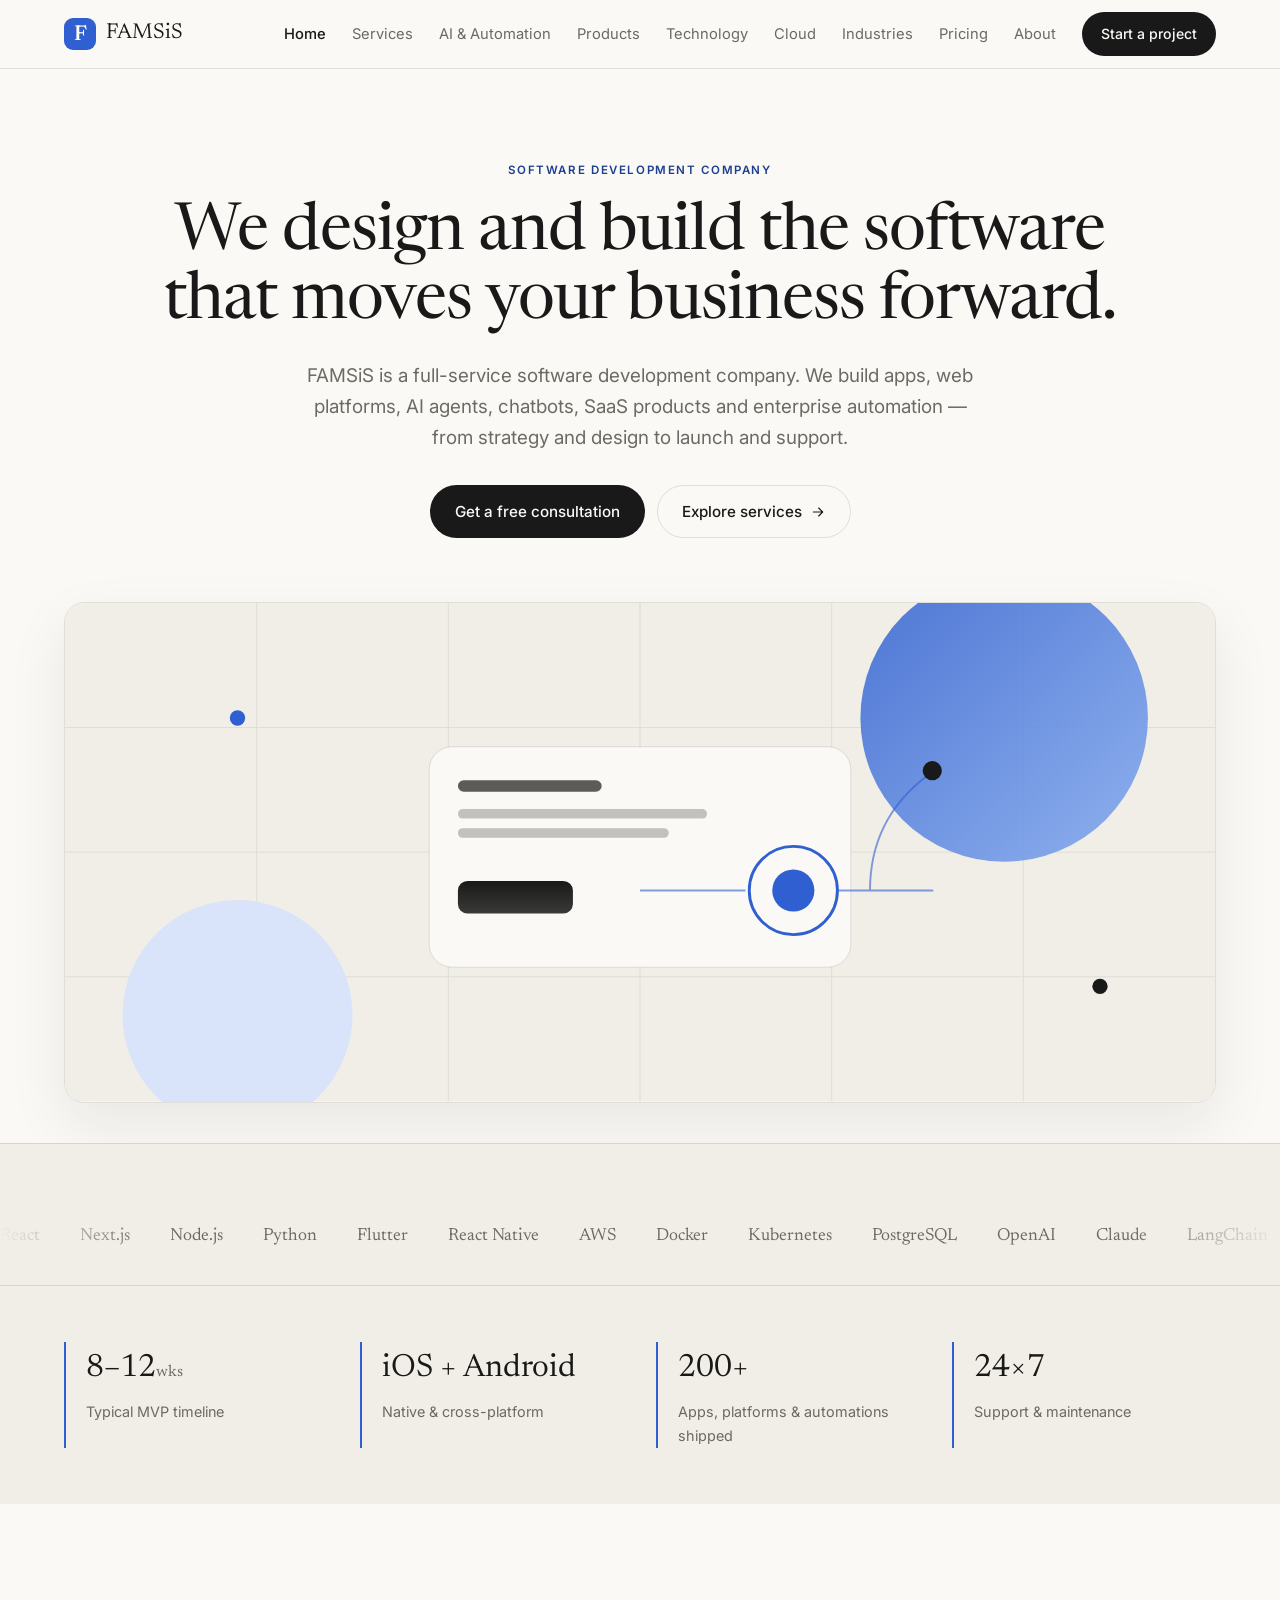
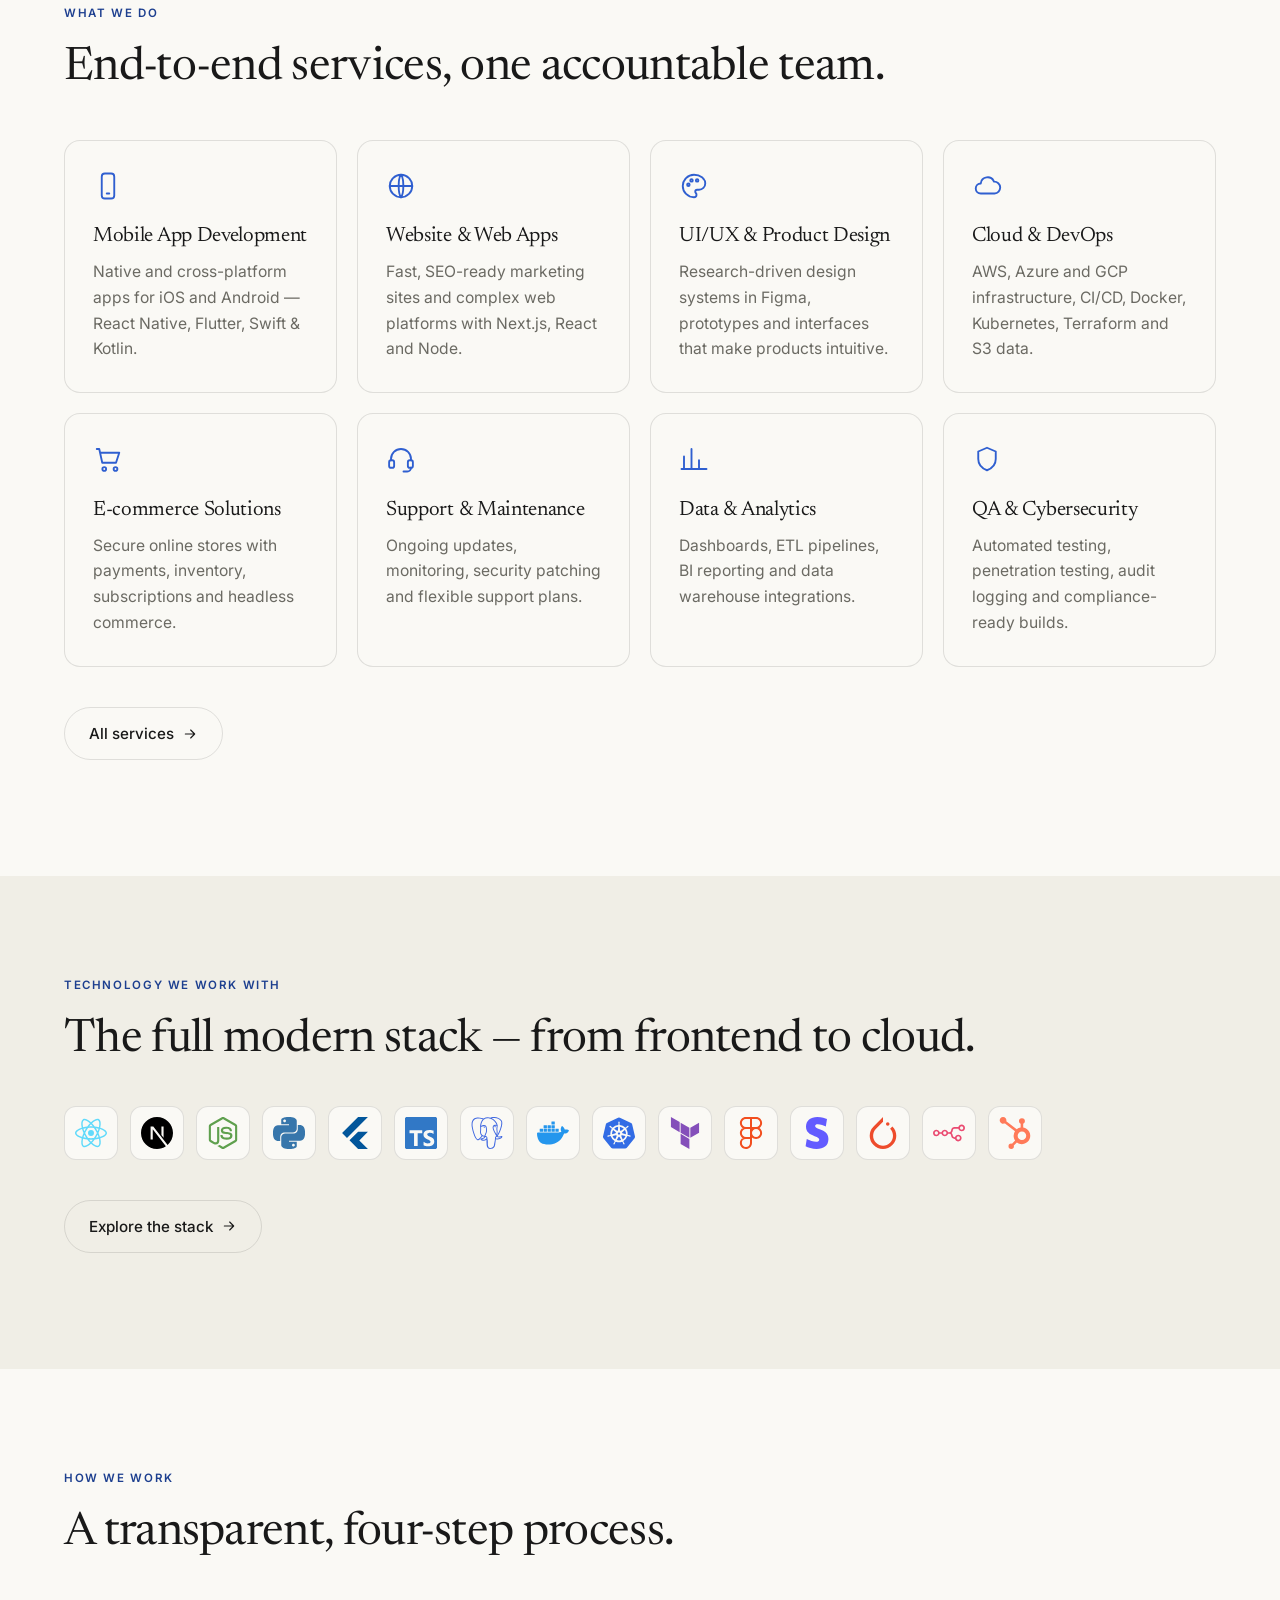
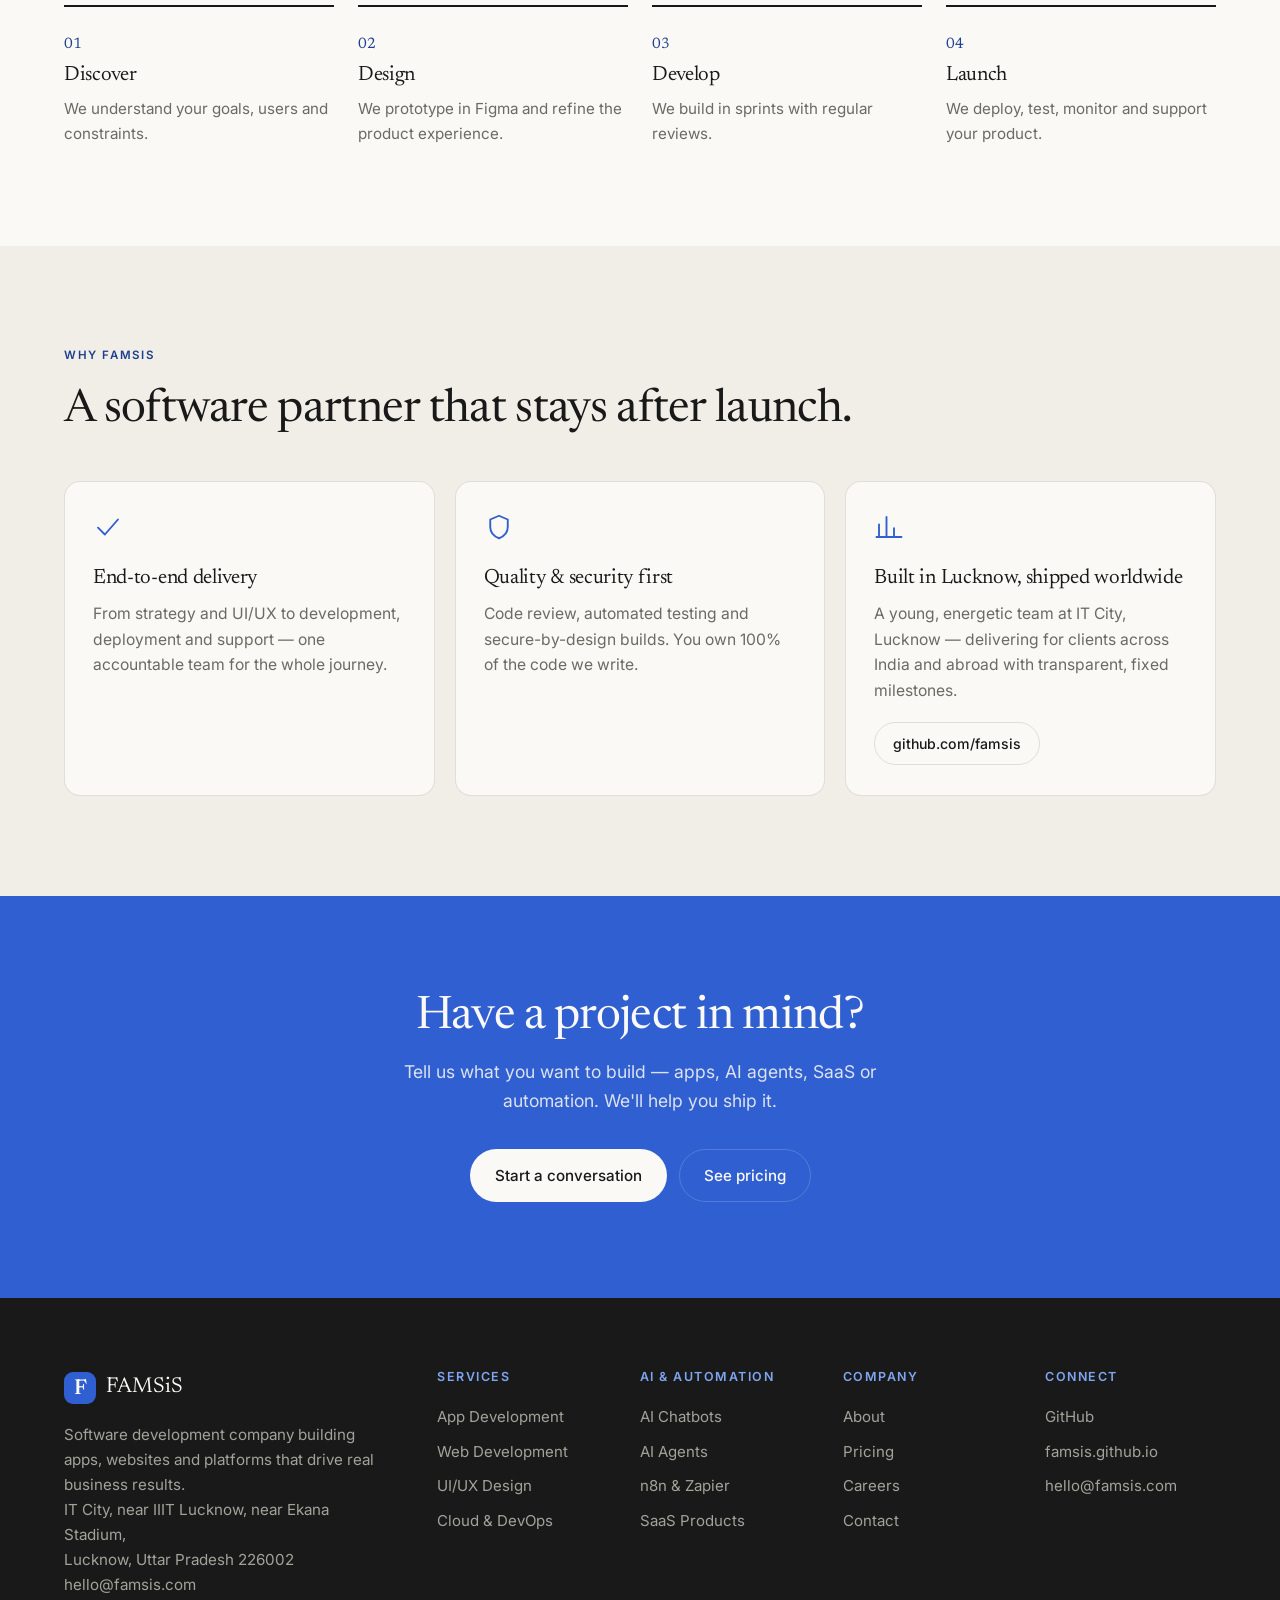
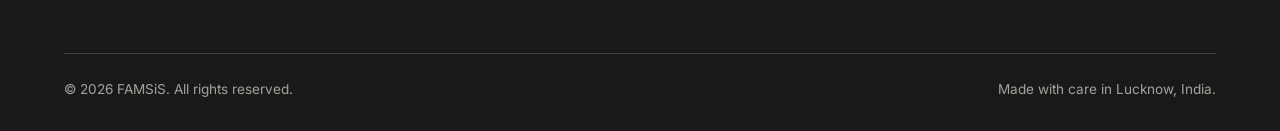
==== index.html @ 5fe2b046 "FAMSiS website: full site with company address" ====
<!doctype html>
<html lang="en">
  <head>
    <meta charset="UTF-8" />
    <meta name="viewport" content="width=device-width, initial-scale=1.0" />
    <title>FAMSiS — Software Development Company</title>
    <meta name="description" content="We build apps, websites, AI agents, chatbots, SaaS and enterprise automation. Salesforce, SAP, AWS (S3, EC2, Lambda), n8n, Zapier and Figma." />
    <link rel="icon" href="data:image/svg+xml,<svg xmlns='http://www.w3.org/2000/svg' viewBox='0 0 100 100'><rect width='100' height='100' rx='22' fill='%23CC785C'/><text x='50' y='72' font-size='64' text-anchor='middle' fill='%23FAF9F5' font-family='Georgia,serif' font-weight='700'>F</text></svg>" />
    <link rel="preconnect" href="https://fonts.googleapis.com" />
    <link rel="preconnect" href="https://fonts.gstatic.com" crossorigin />
    <link href="https://fonts.googleapis.com/css2?family=Newsreader:ital,opsz,wght@0,6..72,300;0,6..72,400;0,6..72,500;1,6..72,400&family=Inter:wght@400;500;600&family=JetBrains+Mono:wght@400;500&display=swap" rel="stylesheet" />
    <link rel="stylesheet" href="styles.css" />
  </head>
  <body>
    <svg width="0" height="0" style="position: absolute" aria-hidden="true">
      <symbol id="i-mobile" viewBox="0 0 24 24"><rect x="7" y="2" width="10" height="20" rx="2.5"/><line x1="11" y1="18" x2="13" y2="18"/></symbol>
      <symbol id="i-globe" viewBox="0 0 24 24"><circle cx="12" cy="12" r="9"/><path d="M3 12h18M12 3c2.5 2.5 2.5 15 0 18M12 3c-2.5 2.5-2.5 15 0 18"/></symbol>
      <symbol id="i-palette" viewBox="0 0 24 24"><path d="M12 3a9 9 0 0 0 0 18c1.2 0 2-.8 2-2 0-.6-.2-1-.6-1.4-.3-.4-.4-.8-.4-1.1 0-.8.7-1.5 1.5-1.5H16a5 5 0 0 0 5-5c0-3.9-4-7-9-7Z"/><circle cx="7.5" cy="11" r="1"/><circle cx="10" cy="7.5" r="1"/><circle cx="14.5" cy="7.5" r="1"/></symbol>
      <symbol id="i-cloud" viewBox="0 0 24 24"><path d="M7 18a4 4 0 0 1 0-8 5.5 5.5 0 0 1 10.6-1.5A3.5 3.5 0 0 1 18 18Z"/></symbol>
      <symbol id="i-cart" viewBox="0 0 24 24"><circle cx="9" cy="20" r="1.5"/><circle cx="18" cy="20" r="1.5"/><path d="M3 4h2l2.4 11h11L21 7H6"/></symbol>
      <symbol id="i-headset" viewBox="0 0 24 24"><path d="M4 13v-1a8 8 0 0 1 16 0v1"/><rect x="2.5" y="13" width="4" height="6" rx="1.5"/><rect x="17.5" y="13" width="4" height="6" rx="1.5"/><path d="M20 19a3 3 0 0 1-3 3h-3"/></symbol>
      <symbol id="i-robot" viewBox="0 0 24 24"><rect x="4" y="7" width="16" height="12" rx="3"/><line x1="12" y1="3" x2="12" y2="7"/><circle cx="12" cy="3" r="1.3"/><circle cx="9" cy="13" r="1.3"/><circle cx="15" cy="13" r="1.3"/></symbol>
      <symbol id="i-bolt" viewBox="0 0 24 24"><path d="M13 2 4 14h6l-1 8 9-12h-6l1-8Z"/></symbol>
      <symbol id="i-cog" viewBox="0 0 24 24"><circle cx="12" cy="12" r="3"/><path d="M12 2v3M12 19v3M2 12h3M19 12h3M4.9 4.9l2.1 2.1M17 17l2.1 2.1M19.1 4.9 17 7M7 17l-2.1 2.1"/></symbol>
      <symbol id="i-chart" viewBox="0 0 24 24"><path d="M4 20V10M10 20V4M16 20v-7M22 20H2"/></symbol>
      <symbol id="i-shield" viewBox="0 0 24 24"><path d="M12 3 5 6v6c0 5 3 7.5 7 9 4-1.5 7-4 7-9V6l-7-3Z"/></symbol>
      <symbol id="i-plug" viewBox="0 0 24 24"><path d="M9 3v5M15 3v5M7 8h10v4a5 5 0 0 1-10 0V8ZM12 17v4"/></symbol>
      <symbol id="i-arrow" viewBox="0 0 24 24"><path d="M5 12h14M13 6l6 6-6 6"/></symbol>
      <symbol id="i-terminal" viewBox="0 0 24 24"><rect x="3" y="4" width="18" height="16" rx="3"/><path d="M7 9l3 3-3 3M13 15h4"/></symbol>
      <symbol id="i-check" viewBox="0 0 24 24"><path d="M4 12.5 9.5 18 20 6"/></symbol>
    </svg>
    <header class="nav">
      <div class="wrap nav-inner">
        <a class="brand" href="index.html"><span class="mark">F</span><span class="brand-name">FAMSiS</span></a>
        <nav class="nav-links">
          <a href="index.html" class="active">Home</a>
          <a href="services.html">Services</a>
          <a href="ai-automation.html">AI & Automation</a>
          <a href="products.html">Products</a>
          <a href="technology.html">Technology</a>
          <a href="cloud.html">Cloud</a>
          <a href="industries.html">Industries</a>
          <a href="pricing.html">Pricing</a>
          <a href="about.html">About</a>
          <a class="btn btn-dark btn-sm" href="contact.html">Start a project</a>
        </nav>
        <button class="nav-toggle" type="button" aria-label="Toggle menu" aria-expanded="false">
          <span></span><span></span><span></span>
        </button>
      </div>
    </header>
    <main>
      <section class="hero">
        <div class="wrap">
          <p class="kicker">Software Development Company</p>
          <h1>We design and build the software that moves your business forward.</h1>
          <p class="lede">
            FAMSiS is a full-service software development company. We build apps, web platforms, AI
            agents, chatbots, SaaS products and enterprise automation — from strategy and
            design to launch and support.
          </p>
          <div class="hero-actions">
            <a class="btn btn-dark" href="contact.html">Get a free consultation</a>
            <a class="btn btn-ghost" href="services.html">Explore services <svg class="ic"><use href="#i-arrow"/></svg></a>
          </div>
          <div class="hero-art" role="img" aria-label="Abstract illustration of connected systems and AI agents">
            <svg viewBox="0 0 1200 520" preserveAspectRatio="xMidYMid slice">
              <defs>
                <linearGradient id="g1" x1="0" y1="0" x2="1" y2="1"><stop offset="0" stop-color="#2F5FD0"/><stop offset="1" stop-color="#7EA6F0"/></linearGradient>
                <linearGradient id="g2" x1="0" y1="0" x2="0" y2="1"><stop offset="0" stop-color="#191919"/><stop offset="1" stop-color="#3a3a37"/></linearGradient>
              </defs>
              <rect width="1200" height="520" fill="#F0EEE6"/>
              <g stroke="#191919" opacity="0.08"><path d="M0 130h1200M0 260h1200M0 390h1200M200 0v520M400 0v520M600 0v520M800 0v520M1000 0v520"/></g>
              <circle cx="980" cy="120" r="150" fill="url(#g1)" opacity="0.85"/>
              <circle cx="180" cy="430" r="120" fill="#D9E4FA"/>
              <rect x="380" y="150" width="440" height="230" rx="24" fill="#FAF9F5" stroke="#191919" stroke-opacity="0.12"/>
              <rect x="410" y="185" width="150" height="12" rx="6" fill="#191919" opacity="0.7"/>
              <rect x="410" y="215" width="260" height="10" rx="5" fill="#191919" opacity="0.25"/>
              <rect x="410" y="235" width="220" height="10" rx="5" fill="#191919" opacity="0.25"/>
              <rect x="410" y="290" width="120" height="34" rx="10" fill="url(#g2)"/>
              <circle cx="760" cy="300" r="46" fill="none" stroke="#2F5FD0" stroke-width="3"/>
              <circle cx="760" cy="300" r="22" fill="#2F5FD0"/>
              <g stroke="#2F5FD0" stroke-width="2" opacity="0.6" fill="none"><path d="M600 300h110M806 300h100M900 180c-40 30-60 70-60 120"/></g>
              <circle cx="905" cy="175" r="10" fill="#191919"/>
              <circle cx="180" cy="120" r="8" fill="#2F5FD0"/>
              <circle cx="1080" cy="400" r="8" fill="#191919"/>
            </svg>
          </div>
        </div>
      </section>
      <section class="band-ivory marquee-band">
        <div class="marquee" aria-hidden="true">
          <div class="marquee-track">
<span>React</span><span>Next.js</span><span>Node.js</span><span>Python</span><span>Flutter</span><span>React Native</span><span>AWS</span><span>Docker</span><span>Kubernetes</span><span>PostgreSQL</span><span>OpenAI</span><span>Claude</span><span>LangChain</span><span>n8n</span><span>Zapier</span><span>Make</span><span>Salesforce</span><span>SAP</span><span>HubSpot</span><span>Figma</span>
            <span>React</span><span>Next.js</span><span>Node.js</span><span>Python</span><span>Flutter</span><span>React Native</span><span>AWS</span><span>Docker</span><span>Kubernetes</span><span>PostgreSQL</span><span>OpenAI</span><span>Claude</span><span>LangChain</span><span>n8n</span><span>Zapier</span><span>Make</span><span>Salesforce</span><span>SAP</span><span>HubSpot</span><span>Figma</span>
          </div>
        </div>
      </section>
      <section class="band-ivory">
        <div class="wrap stats">
          <div><strong>8–12<span>wks</span></strong><span>Typical MVP timeline</span></div>
          <div><strong>iOS + Android</strong><span>Native &amp; cross-platform</span></div>
          <div><strong>200+</strong><span>Apps, platforms &amp; automations shipped</span></div>
          <div><strong>24×7</strong><span>Support &amp; maintenance</span></div>
        </div>
      </section>

      <section class="section" id="services">
        <div class="wrap">
          <p class="kicker">What we do</p>
          <h2>End-to-end services, one accountable team.</h2>
<div class="cards">
            <article class="card"><svg class="ic-lg"><use href="#i-mobile"/></svg><h3>Mobile App Development</h3><p>Native and cross-platform apps for iOS and Android — React Native, Flutter, Swift &amp; Kotlin.</p></article>
            <article class="card"><svg class="ic-lg"><use href="#i-globe"/></svg><h3>Website &amp; Web Apps</h3><p>Fast, SEO-ready marketing sites and complex web platforms with Next.js, React and Node.</p></article>
            <article class="card"><svg class="ic-lg"><use href="#i-palette"/></svg><h3>UI/UX &amp; Product Design</h3><p>Research-driven design systems in Figma, prototypes and interfaces that make products intuitive.</p></article>
            <article class="card"><svg class="ic-lg"><use href="#i-cloud"/></svg><h3>Cloud &amp; DevOps</h3><p>AWS, Azure and GCP infrastructure, CI/CD, Docker, Kubernetes, Terraform and S3 data.</p></article>
            <article class="card"><svg class="ic-lg"><use href="#i-cart"/></svg><h3>E-commerce Solutions</h3><p>Secure online stores with payments, inventory, subscriptions and headless commerce.</p></article>
            <article class="card"><svg class="ic-lg"><use href="#i-headset"/></svg><h3>Support &amp; Maintenance</h3><p>Ongoing updates, monitoring, security patching and flexible support plans.</p></article>
            <article class="card"><svg class="ic-lg"><use href="#i-chart"/></svg><h3>Data &amp; Analytics</h3><p>Dashboards, ETL pipelines, BI reporting and data warehouse integrations.</p></article>
            <article class="card"><svg class="ic-lg"><use href="#i-shield"/></svg><h3>QA &amp; Cybersecurity</h3><p>Automated testing, penetration testing, audit logging and compliance-ready builds.</p></article>
          </div>
          <p class="more"><a class="btn btn-ghost" href="services.html">All services <svg class="ic"><use href="#i-arrow"/></svg></a></p>
        </div>
      </section>

      <section class="section band-ivory">
        <div class="wrap">
          <p class="kicker">Technology we work with</p>
          <h2>The full modern stack — from frontend to cloud.</h2>
          <div class="logos showcase">      <img loading="lazy" src="assets/logos/react.svg" alt="react" title="react" />
      <img loading="lazy" src="assets/logos/nextdotjs.svg" alt="nextdotjs" title="nextdotjs" />
      <img loading="lazy" src="assets/logos/nodedotjs.svg" alt="nodedotjs" title="nodedotjs" />
      <img loading="lazy" src="assets/logos/python.svg" alt="python" title="python" />
      <img loading="lazy" src="assets/logos/flutter.svg" alt="flutter" title="flutter" />
      <img loading="lazy" src="assets/logos/typescript.svg" alt="typescript" title="typescript" />
      <img loading="lazy" src="assets/logos/postgresql.svg" alt="postgresql" title="postgresql" />
      <img loading="lazy" src="assets/logos/docker.svg" alt="docker" title="docker" />
      <img loading="lazy" src="assets/logos/kubernetes.svg" alt="kubernetes" title="kubernetes" />
      <img loading="lazy" src="assets/logos/terraform.svg" alt="terraform" title="terraform" />
      <img loading="lazy" src="assets/logos/figma.svg" alt="figma" title="figma" />
      <img loading="lazy" src="assets/logos/stripe.svg" alt="stripe" title="stripe" />
      <img loading="lazy" src="assets/logos/pytorch.svg" alt="pytorch" title="pytorch" />
      <img loading="lazy" src="assets/logos/n8n.svg" alt="n8n" title="n8n" />
      <img loading="lazy" src="assets/logos/hubspot.svg" alt="hubspot" title="hubspot" /></div>
          <p class="more"><a class="btn btn-ghost" href="technology.html">Explore the stack <svg class="ic"><use href="#i-arrow"/></svg></a></p>
        </div>
      </section>

      <section class="section" id="process">
        <div class="wrap">
          <p class="kicker">How we work</p>
          <h2>A transparent, four-step process.</h2>
          <ol class="steps">
            <li><span class="step-no">01</span><h3>Discover</h3><p>We understand your goals, users and constraints.</p></li>
            <li><span class="step-no">02</span><h3>Design</h3><p>We prototype in Figma and refine the product experience.</p></li>
            <li><span class="step-no">03</span><h3>Develop</h3><p>We build in sprints with regular reviews.</p></li>
            <li><span class="step-no">04</span><h3>Launch</h3><p>We deploy, test, monitor and support your product.</p></li>
          </ol>
        </div>
      </section>
      <section class="section band-ivory" id="why">
        <div class="wrap">
          <p class="kicker">Why FAMSiS</p>
          <h2>A software partner that stays after launch.</h2>
          <div class="cards cards-3">
            <article class="card">
              <svg class="ic-lg"><use href="#i-check"/></svg>
              <h3>End-to-end delivery</h3>
              <p>From strategy and UI/UX to development, deployment and support — one accountable team for the whole journey.</p>
            </article>
            <article class="card">
              <svg class="ic-lg"><use href="#i-shield"/></svg>
              <h3>Quality &amp; security first</h3>
              <p>Code review, automated testing and secure-by-design builds. You own 100% of the code we write.</p>
            </article>
            <article class="card">
              <svg class="ic-lg"><use href="#i-chart"/></svg>
              <h3>Built in Lucknow, shipped worldwide</h3>
              <p>A young, energetic team at IT City, Lucknow — delivering for clients across India and abroad with transparent, fixed milestones.</p>
              <div class="card-actions">
                <a class="btn btn-ghost btn-sm" href="https://github.com/famsis">github.com/famsis</a>
              </div>
            </article>
          </div>
        </div>
      </section>

      <section class="cta-band">
        <div class="wrap">
          <h2>Have a project in mind?</h2>
          <p>Tell us what you want to build — apps, AI agents, SaaS or automation. We'll help you ship it.</p>
          <div class="hero-actions center">
            <a class="btn btn-light" href="contact.html">Start a conversation</a>
            <a class="btn btn-outline-light" href="pricing.html">See pricing</a>
          </div>
        </div>
      </section>
    </main>
    <footer class="footer">
      <div class="wrap footer-grid">
        <div class="footer-brand">
          <a class="brand" href="index.html"><span class="mark">F</span><span class="brand-name">FAMSiS</span></a>
          <p>Software development company building apps, websites and platforms that drive real business results.</p>
          <p>IT City, near IIIT Lucknow, near Ekana Stadium,<br />Lucknow, Uttar Pradesh 226002<br /><a href="mailto:hello@famsis.com">hello@famsis.com</a></p>
        </div>
        <div><h5>Services</h5><ul><li><a href="services.html">App Development</a></li><li><a href="services.html">Web Development</a></li><li><a href="services.html">UI/UX Design</a></li><li><a href="cloud.html">Cloud &amp; DevOps</a></li></ul></div>
        <div><h5>AI &amp; Automation</h5><ul><li><a href="ai-automation.html">AI Chatbots</a></li><li><a href="ai-automation.html">AI Agents</a></li><li><a href="ai-automation.html">n8n &amp; Zapier</a></li><li><a href="products.html">SaaS Products</a></li></ul></div>
        <div><h5>Company</h5><ul><li><a href="about.html">About</a></li><li><a href="pricing.html">Pricing</a></li><li><a href="https://famsis.github.io/about.html">Careers</a></li><li><a href="contact.html">Contact</a></li></ul></div>
        <div><h5>Connect</h5><ul><li><a href="https://github.com/famsis">GitHub</a></li><li><a href="https://famsis.github.io">famsis.github.io</a></li><li><a href="mailto:hello@famsis.com">hello@famsis.com</a></li></ul></div>
      </div>
      <div class="wrap copyright">
        <span>© <span id="year"></span> FAMSiS. All rights reserved.</span>
        <span>Made with care in Lucknow, India.</span>
      </div>
    </footer>
    <script>document.getElementById("year").textContent = new Date().getFullYear();</script>
    <script src="assets/site.js"></script>
  </body>
</html>
---- styles.css ----
/* FAMSiS — Anthropic-inspired editorial design system */

:root {
  --ivory: #faf9f5;
  --ivory-medium: #f0eee6;
  --cloud: #e8e6dc;
  --manilla: #d9e4fa;
  --kraft: #7ea6f0;
  --book-cloth: #2f5fd0;
  --book-cloth-dark: #2449a8;
  --accent-text: #1d3f8f;
  --slate: #191919;
  --slate-soft: #2c2c2a;
  --text: #191919;
  --muted: #6b6a63;
  --muted-light: #a3a29a;
  --border: rgba(25, 25, 25, 0.12);
  --border-light: rgba(250, 249, 245, 0.18);
  --serif: "Newsreader", Georgia, "Times New Roman", serif;
  --sans: "Inter", ui-sans-serif, system-ui, -apple-system, "Segoe UI", Roboto, sans-serif;
  --wrap: min(1180px, 90%);
}

* {
  box-sizing: border-box;
}

html {
  scroll-behavior: smooth;
}

body {
  margin: 0;
  background: var(--ivory);
  color: var(--text);
  font-family: var(--sans);
  font-size: 16px;
  line-height: 1.65;
  -webkit-font-smoothing: antialiased;
  text-rendering: optimizeLegibility;
}

a {
  color: inherit;
  text-decoration: none;
}

ul {
  margin: 0;
  padding: 0;
  list-style: none;
}

.wrap {
  width: var(--wrap);
  margin: 0 auto;
}

svg.ic {
  width: 16px;
  height: 16px;
  fill: none;
  stroke: currentColor;
  stroke-width: 1.7;
  stroke-linecap: round;
  stroke-linejoin: round;
}

svg.ic-lg {
  width: 30px;
  height: 30px;
  fill: none;
  stroke: var(--book-cloth);
  stroke-width: 1.5;
  stroke-linecap: round;
  stroke-linejoin: round;
  margin-bottom: 18px;
}

/* Typography */
h1,
h2,
h3,
h4,
h5 {
  font-family: var(--serif);
  font-weight: 400;
  letter-spacing: -0.015em;
  line-height: 1.1;
  margin: 0;
}

h1 {
  font-size: clamp(2.4rem, 5.4vw, 4.1rem);
  line-height: 1.05;
}

h2 {
  font-size: clamp(1.9rem, 3.6vw, 3rem);
  margin-bottom: 18px;
}

h3 {
  font-size: 1.3rem;
  margin-bottom: 10px;
}

.kicker {
  font-family: var(--sans);
  text-transform: uppercase;
  letter-spacing: 0.14em;
  font-size: 0.72rem;
  font-weight: 600;
  color: var(--accent-text);
  margin: 0 0 20px;
}

.kicker-light {
  color: var(--kraft);
}

.section-lede {
  max-width: 640px;
  color: var(--muted);
  font-size: 1.1rem;
  margin: 0 0 40px;
}

.light {
  color: var(--ivory);
}

/* Buttons */
.btn {
  display: inline-flex;
  align-items: center;
  gap: 8px;
  padding: 13px 24px;
  border-radius: 999px;
  font-size: 0.95rem;
  font-weight: 500;
  border: 1px solid transparent;
  transition: transform 0.15s ease, background 0.15s ease, color 0.15s ease,
    border-color 0.15s ease;
}

.btn:hover {
  transform: translateY(-1px);
}

.btn-sm {
  padding: 9px 18px;
  font-size: 0.88rem;
}

.btn-dark {
  background: var(--slate);
  color: var(--ivory);
}

.btn-dark:hover {
  background: var(--book-cloth);
}

.btn-ghost {
  border-color: var(--border);
  color: var(--slate);
}

.btn-ghost:hover {
  border-color: var(--slate);
}

.btn-light {
  background: var(--ivory);
  color: var(--slate);
}

.btn-light:hover {
  background: var(--manilla);
}

.btn-outline-light {
  border-color: var(--border-light);
  color: var(--ivory);
}

.btn-outline-light:hover {
  border-color: var(--ivory);
}

/* Nav */
.nav {
  position: sticky;
  top: 0;
  z-index: 50;
  background: color-mix(in srgb, var(--ivory) 88%, transparent);
  backdrop-filter: blur(12px);
  border-bottom: 1px solid var(--border);
}

.nav-inner {
  display: flex;
  align-items: center;
  justify-content: space-between;
  height: 68px;
}

.brand {
  display: inline-flex;
  align-items: center;
  gap: 10px;
  font-family: var(--serif);
  font-size: 1.35rem;
}

.mark {
  display: inline-grid;
  place-items: center;
  width: 32px;
  height: 32px;
  border-radius: 9px;
  background: var(--book-cloth);
  color: var(--ivory);
  font-family: var(--serif);
  font-weight: 600;
}

.nav-links {
  display: flex;
  align-items: center;
  gap: 26px;
  font-size: 0.92rem;
  color: var(--muted);
}

.nav-links a:not(.btn):hover {
  color: var(--slate);
}

.nav-toggle {
  display: none;
  flex-direction: column;
  justify-content: center;
  gap: 5px;
  width: 42px;
  height: 42px;
  padding: 0 10px;
  background: transparent;
  border: 1px solid var(--border);
  border-radius: 10px;
  cursor: pointer;
}

.nav-toggle span {
  display: block;
  height: 2px;
  background: var(--slate);
  border-radius: 2px;
  transition: transform 0.2s ease, opacity 0.2s ease;
}

.nav-toggle[aria-expanded="true"] span:nth-child(1) {
  transform: translateY(7px) rotate(45deg);
}

.nav-toggle[aria-expanded="true"] span:nth-child(2) {
  opacity: 0;
}

.nav-toggle[aria-expanded="true"] span:nth-child(3) {
  transform: translateY(-7px) rotate(-45deg);
}

body.nav-lock {
  overflow: hidden;
}

/* Hero */
.hero {
  padding: 92px 0 40px;
  text-align: center;
}

.hero h1 {
  max-width: 960px;
  margin: 0 auto 22px;
}

.lede {
  max-width: 680px;
  margin: 0 auto 32px;
  color: var(--muted);
  font-size: 1.18rem;
}

.hero-actions {
  display: flex;
  gap: 12px;
  justify-content: center;
  flex-wrap: wrap;
  margin-bottom: 64px;
}

.hero-actions.center {
  margin-bottom: 0;
}

.hero-art {
  border-radius: 20px;
  overflow: hidden;
  border: 1px solid var(--border);
  box-shadow: 0 24px 60px rgba(25, 25, 25, 0.08);
}

.hero-art svg {
  display: block;
  width: 100%;
  height: auto;
}

/* Marquee */
.marquee {
  margin-top: 44px;
  overflow: hidden;
  mask-image: linear-gradient(90deg, transparent, #000 12%, #000 88%, transparent);
  -webkit-mask-image: linear-gradient(90deg, transparent, #000 12%, #000 88%, transparent);
}

.marquee-track {
  display: flex;
  gap: 40px;
  width: max-content;
  animation: marquee 38s linear infinite;
}

.marquee-track span {
  font-family: var(--serif);
  font-size: 1.1rem;
  color: var(--muted);
  white-space: nowrap;
}

.marquee:hover .marquee-track {
  animation-play-state: paused;
}

@keyframes marquee {
  to {
    transform: translateX(-50%);
  }
}

/* Bands & sections */
.section {
  padding: 100px 0;
}

.band-ivory {
  background: var(--ivory-medium);
}

.band-slate {
  background: var(--slate);
  color: var(--ivory);
}

.band-ivory.section,
.band-slate.section {
  padding: 100px 0;
}

/* Stats */
.stats {
  display: grid;
  grid-template-columns: repeat(auto-fit, minmax(200px, 1fr));
  gap: 32px;
  padding: 56px 0;
}

.stats > div {
  display: flex;
  flex-direction: column;
  gap: 6px;
  border-left: 2px solid var(--book-cloth);
  padding-left: 20px;
}

.stats strong {
  font-family: var(--serif);
  font-size: 2rem;
  font-weight: 400;
}

.stats strong span {
  font-size: 1rem;
  color: var(--muted);
}

.stats > div > span {
  color: var(--muted);
  font-size: 0.9rem;
}

/* Cards */
.cards {
  display: grid;
  grid-template-columns: repeat(auto-fit, minmax(260px, 1fr));
  gap: 20px;
  margin-top: 46px;
}

.cards-3 {
  grid-template-columns: repeat(auto-fit, minmax(300px, 1fr));
}

.card {
  background: var(--ivory);
  border: 1px solid var(--border);
  border-radius: 16px;
  padding: 30px 28px;
  transition: transform 0.18s ease, box-shadow 0.18s ease, border-color 0.18s ease;
}

.band-ivory .card {
  background: var(--ivory);
}

.card:hover {
  transform: translateY(-4px);
  box-shadow: 0 18px 40px rgba(25, 25, 25, 0.07);
  border-color: color-mix(in srgb, var(--book-cloth) 40%, var(--border));
}

.card p {
  color: var(--muted);
  margin: 0;
  font-size: 0.98rem;
}

.card-feature {
  background: var(--ivory);
}

.chips {
  display: flex;
  flex-wrap: wrap;
  gap: 8px;
  margin-top: 20px;
}

.chips li {
  font-size: 0.76rem;
  font-weight: 500;
  color: var(--slate);
  background: var(--manilla);
  border-radius: 999px;
  padding: 4px 12px;
}

/* Products */
.products {
  display: grid;
  grid-template-columns: repeat(auto-fit, minmax(300px, 1fr));
  gap: 1px;
  margin-top: 46px;
  background: var(--border);
  border: 1px solid var(--border);
  border-radius: 16px;
  overflow: hidden;
}

.product {
  background: var(--ivory);
  padding: 34px 30px;
  transition: background 0.18s ease;
}

.product:hover {
  background: var(--ivory-medium);
}

.product-tag {
  display: inline-block;
  font-size: 0.7rem;
  font-weight: 600;
  letter-spacing: 0.12em;
  text-transform: uppercase;
  color: var(--accent-text);
  margin-bottom: 16px;
}

.product p {
  color: var(--muted);
  margin: 0 0 14px;
  font-size: 0.98rem;
}

.product-tech {
  font-family: var(--serif);
  font-size: 0.92rem !important;
  color: var(--slate-soft) !important;
  font-style: italic;
}

/* Enterprise integrations */
.integration-grid {
  display: grid;
  grid-template-columns: repeat(auto-fit, minmax(220px, 1fr));
  gap: 36px 40px;
  margin-top: 46px;
}

.igroup h4 {
  font-family: var(--sans);
  font-size: 0.78rem;
  text-transform: uppercase;
  letter-spacing: 0.12em;
  color: var(--kraft);
  margin-bottom: 16px;
  font-weight: 600;
}

.igroup li {
  color: var(--cloud);
  padding: 5px 0;
  border-bottom: 1px solid var(--border-light);
  font-size: 0.96rem;
}

/* Tech stack */
.stack {
  display: grid;
  grid-template-columns: repeat(auto-fit, minmax(210px, 1fr));
  gap: 40px 32px;
  margin-top: 46px;
}

.stack-col h4 {
  font-family: var(--serif);
  font-size: 1.15rem;
  margin-bottom: 16px;
  padding-bottom: 12px;
  border-bottom: 1px solid var(--border);
}

.stack-col li {
  color: var(--muted);
  font-size: 0.94rem;
  padding: 4px 0;
}

/* Industries */
.industries {
  display: flex;
  flex-wrap: wrap;
  gap: 12px;
  margin-top: 12px;
}

.industries span {
  background: var(--ivory);
  border: 1px solid var(--border);
  border-radius: 999px;
  padding: 10px 20px;
  font-size: 0.95rem;
  transition: background 0.15s ease, color 0.15s ease, border-color 0.15s ease;
}

.industries span:hover {
  background: var(--slate);
  color: var(--ivory);
  border-color: var(--slate);
}

/* Process */
.steps {
  display: grid;
  grid-template-columns: repeat(auto-fit, minmax(220px, 1fr));
  gap: 24px;
  margin: 46px 0 0;
  padding: 0;
  list-style: none;
  counter-reset: none;
}

.steps li {
  border-top: 2px solid var(--slate);
  padding-top: 22px;
}

.step-no {
  font-family: var(--serif);
  font-size: 0.95rem;
  color: var(--accent-text);
}

.steps h3 {
  margin: 8px 0 8px;
}

.steps p {
  color: var(--muted);
  margin: 0;
  font-size: 0.95rem;
}

/* CTA band */
.cta-band {
  background: var(--book-cloth);
  color: var(--ivory);
  text-align: center;
  padding: 96px 0;
}

.cta-band h2 {
  color: var(--ivory);
  margin-bottom: 14px;
}

.cta-band p {
  max-width: 560px;
  margin: 0 auto 34px;
  color: color-mix(in srgb, var(--ivory) 85%, transparent);
  font-size: 1.1rem;
}

/* Footer */
.footer {
  background: var(--slate);
  color: var(--cloud);
  padding: 72px 0 30px;
}

.footer-grid {
  display: grid;
  grid-template-columns: 2fr repeat(4, 1fr);
  gap: 40px 32px;
}

.footer .brand {
  color: var(--ivory);
  margin-bottom: 16px;
}

.footer-brand p {
  color: var(--muted-light);
  font-size: 0.95rem;
  max-width: 320px;
  margin: 0;
}

.footer h5 {
  font-family: var(--sans);
  font-size: 0.78rem;
  text-transform: uppercase;
  letter-spacing: 0.12em;
  color: var(--kraft);
  margin-bottom: 16px;
  font-weight: 600;
}

.footer-grid li {
  color: var(--muted-light);
  font-size: 0.94rem;
  padding: 5px 0;
}

.footer-grid a:hover {
  color: var(--ivory);
}

.copyright {
  display: flex;
  justify-content: space-between;
  gap: 16px;
  flex-wrap: wrap;
  margin-top: 56px;
  padding-top: 24px;
  border-top: 1px solid var(--border-light);
  color: var(--muted-light);
  font-size: 0.85rem;
}

/* Responsive */
@media (max-width: 900px) {
  .footer-grid {
    grid-template-columns: 1fr 1fr;
  }
}

@media (max-width: 760px) {
  .nav-toggle {
    display: inline-flex;
  }

  .nav-links {
    position: absolute;
    top: 68px;
    left: 0;
    right: 0;
    display: none;
    flex-direction: column;
    align-items: stretch;
    gap: 0;
    background: var(--ivory);
    border-bottom: 1px solid var(--border);
    padding: 6px 5% 20px;
    box-shadow: 0 24px 44px rgba(25, 25, 25, 0.1);
  }

  .nav-links.open {
    display: flex;
  }

  .nav-links a {
    padding: 13px 0;
    border-bottom: 1px solid var(--border);
    font-size: 1rem;
  }

  .nav-links a.active {
    color: var(--book-cloth);
  }

  .nav-links a.btn {
    margin-top: 16px;
    border-bottom: none;
    justify-content: center;
  }

  .section,
  .band-ivory.section,
  .band-slate.section {
    padding: 64px 0;
  }

  .hero {
    padding: 64px 0 24px;
  }

  .footer-grid {
    grid-template-columns: 1fr;
    gap: 32px;
  }
}

@media (prefers-reduced-motion: reduce) {
  .marquee-track {
    animation: none;
  }

  html {
    scroll-behavior: auto;
  }
}

/* Marquee band */
.marquee-band {
  padding: 34px 0;
  border-top: 1px solid var(--border);
  border-bottom: 1px solid var(--border);
}

/* Terminals */
.terminals {
  display: grid;
  grid-template-columns: repeat(auto-fit, minmax(340px, 1fr));
  gap: 20px;
  margin-top: 46px;
}

.terminal {
  background: #16161a;
  border-radius: 14px;
  overflow: hidden;
  border: 1px solid rgba(250, 249, 245, 0.1);
  box-shadow: 0 24px 50px rgba(25, 25, 25, 0.28);
}

.term-bar {
  display: flex;
  align-items: center;
  gap: 8px;
  padding: 12px 16px;
  background: #202024;
  border-bottom: 1px solid rgba(250, 249, 245, 0.08);
}

.term-bar .dot {
  width: 11px;
  height: 11px;
  border-radius: 50%;
}

.dot.red {
  background: #ff5f56;
}
.dot.amber {
  background: #ffbd2e;
}
.dot.green {
  background: #27c93f;
}

.term-title {
  margin-left: 10px;
  font-family: "JetBrains Mono", ui-monospace, monospace;
  font-size: 0.78rem;
  color: var(--muted-light);
}

.term-body {
  margin: 0;
  padding: 20px 18px;
  font-family: "JetBrains Mono", ui-monospace, monospace;
  font-size: 0.84rem;
  line-height: 1.75;
  color: #d7d5cd;
  white-space: pre-wrap;
  overflow-x: auto;
}

.term-body .p {
  color: var(--kraft);
}
.term-body .ok {
  color: #7fd18a;
}
.term-body .warn {
  color: #ffbd2e;
}
.term-body .hi {
  color: var(--book-cloth);
}
.term-body .dim {
  color: #a8a69d;
}

/* Logo wall */
.logogroups {
  display: grid;
  gap: 34px;
  margin-top: 46px;
}

.logogroup h4 {
  font-family: var(--sans);
  font-size: 0.78rem;
  text-transform: uppercase;
  letter-spacing: 0.12em;
  color: var(--muted);
  font-weight: 600;
  margin-bottom: 16px;
}

.logos {
  display: flex;
  flex-wrap: wrap;
  align-items: center;
  gap: 10px;
}

.logos img {
  height: 46px;
  width: 46px;
  padding: 10px;
  background: var(--ivory);
  border: 1px solid var(--border);
  border-radius: 12px;
  object-fit: contain;
  transition: transform 0.15s ease, box-shadow 0.15s ease, border-color 0.15s ease;
}

.logos img:hover {
  transform: translateY(-3px);
  border-color: color-mix(in srgb, var(--book-cloth) 45%, var(--border));
  box-shadow: 0 10px 22px rgba(25, 25, 25, 0.08);
}

.brandbadge {
  display: inline-flex;
  align-items: center;
  height: 46px;
  padding: 0 16px 0 12px;
  background: var(--ivory);
  border: 1px solid var(--border);
  border-radius: 12px;
  font-size: 0.82rem;
  font-weight: 500;
  color: var(--slate);
  position: relative;
  transition: transform 0.15s ease, box-shadow 0.15s ease, border-color 0.15s ease;
}

.brandbadge::before {
  content: "";
  width: 9px;
  height: 9px;
  border-radius: 3px;
  background: var(--c, var(--book-cloth));
  margin-right: 9px;
}

.brandbadge:hover {
  transform: translateY(-3px);
  border-color: color-mix(in srgb, var(--book-cloth) 45%, var(--border));
  box-shadow: 0 10px 22px rgba(25, 25, 25, 0.08);
}

/* Cloud services */
.cloud-grid {
  display: grid;
  grid-template-columns: repeat(auto-fit, minmax(280px, 1fr));
  gap: 20px;
  margin-top: 46px;
}

.cloud-card {
  background: var(--slate-soft);
  border: 1px solid var(--border-light);
  border-radius: 16px;
  padding: 26px 24px;
}

.cloud-card h4 {
  display: flex;
  align-items: center;
  gap: 10px;
  font-family: var(--sans);
  font-size: 0.95rem;
  font-weight: 600;
  color: var(--ivory);
  margin-bottom: 18px;
}

.cloud-dot {
  width: 12px;
  height: 12px;
  border-radius: 4px;
  background: var(--c, var(--kraft));
  flex: none;
}

.cloud-card ul {
  display: flex;
  flex-wrap: wrap;
  gap: 8px;
}

.cloud-card li {
  font-size: 0.8rem;
  color: var(--cloud);
  background: rgba(250, 249, 245, 0.08);
  border: 1px solid var(--border-light);
  border-radius: 999px;
  padding: 5px 12px;
}

/* Trust badges */
.trust {
  display: flex;
  flex-wrap: wrap;
  gap: 12px;
  margin-top: 40px;
  padding-top: 32px;
  border-top: 1px solid var(--border);
}

.trust-badge {
  display: inline-flex;
  align-items: center;
  gap: 8px;
  font-size: 0.86rem;
  color: var(--slate);
  background: var(--ivory-medium);
  border: 1px solid var(--border);
  border-radius: 999px;
  padding: 8px 16px;
}

.trust-badge .ic {
  color: var(--accent-text);
}

.card-actions {
  display: flex;
  flex-wrap: wrap;
  gap: 10px;
  margin-top: 18px;
}

/* Page hero (inner pages) */
.page-hero {
  padding: 96px 0 44px;
  text-align: center;
}

.page-hero h1 {
  max-width: 940px;
  margin: 0 auto 18px;
}

.lede.center {
  margin: 0 auto;
}

.more {
  margin-top: 40px;
}

.logos.showcase {
  gap: 12px;
  margin-top: 40px;
}

.logos.showcase img {
  height: 54px;
  width: 54px;
}

.nav-links a.active {
  color: var(--slate);
  font-weight: 500;
}

/* Pricing */
.price-group-title {
  font-family: var(--serif);
  font-size: clamp(1.4rem, 2.4vw, 1.9rem);
  margin: 64px 0 24px;
}

.price-group-title:first-of-type {
  margin-top: 0;
}

.plans {
  display: grid;
  grid-template-columns: repeat(auto-fit, minmax(260px, 1fr));
  gap: 20px;
  align-items: stretch;
}

.plan {
  display: flex;
  flex-direction: column;
  background: var(--ivory);
  border: 1px solid var(--border);
  border-radius: 16px;
  padding: 30px 26px;
  transition: transform 0.18s ease, box-shadow 0.18s ease, border-color 0.18s ease;
}

.plan:hover {
  transform: translateY(-4px);
  box-shadow: 0 18px 40px rgba(25, 25, 25, 0.08);
}

.plan.featured {
  border-color: var(--slate);
  box-shadow: 0 18px 44px rgba(25, 25, 25, 0.1);
}

.plan-head h3 {
  font-size: 1.2rem;
  margin-bottom: 10px;
}

.plan-price {
  font-family: var(--serif);
  font-size: 2.5rem;
  line-height: 1;
  color: var(--slate);
}

.plan-price .curr {
  font-size: 1.2rem;
  vertical-align: super;
  color: var(--muted);
  margin-right: 2px;
}

.plan-price .unit {
  font-family: var(--sans);
  font-size: 0.95rem;
  color: var(--muted);
  margin-left: 4px;
}

.plan-head > p {
  color: var(--muted);
  font-size: 0.92rem;
  margin: 12px 0 0;
}

.plan-features {
  display: grid;
  gap: 10px;
  margin: 22px 0 24px;
  padding-top: 20px;
  border-top: 1px solid var(--border);
}

.plan-features li {
  display: flex;
  align-items: flex-start;
  gap: 9px;
  color: var(--muted);
  font-size: 0.92rem;
}

.plan-features .ic {
  color: var(--accent-text);
  flex: none;
  margin-top: 4px;
}

.plan-cta {
  margin-top: auto;
  justify-content: center;
}

.custom-quote {
  display: flex;
  align-items: center;
  justify-content: space-between;
  gap: 24px;
  flex-wrap: wrap;
  margin-top: 56px;
  padding: 32px;
  background: var(--ivory-medium);
  border: 1px solid var(--border);
  border-radius: 16px;
}

.custom-quote h3 {
  margin-bottom: 6px;
}

.custom-quote p {
  color: var(--muted);
  margin: 0;
}

.price-note {
  margin-top: 26px;
  text-align: center;
  color: var(--muted);
  font-size: 0.88rem;
}

/* Contact */
.contact-grid {
  display: grid;
  grid-template-columns: 1.4fr 1fr;
  gap: 40px;
  align-items: start;
}

.contact-form {
  display: grid;
  gap: 16px;
}

.contact-form label {
  display: grid;
  gap: 6px;
  font-size: 0.86rem;
  font-weight: 500;
  color: var(--slate);
}

.contact-form input,
.contact-form select,
.contact-form textarea {
  padding: 11px 14px;
  border: 1px solid var(--border);
  border-radius: 10px;
  font-family: var(--sans);
  font-size: 0.95rem;
  background: var(--ivory);
  color: var(--text);
  width: 100%;
}

.contact-form textarea {
  resize: vertical;
}

.contact-form input:focus,
.contact-form select:focus,
.contact-form textarea:focus {
  outline: 2px solid var(--book-cloth);
  outline-offset: 0;
  border-color: transparent;
}

.contact-side {
  background: var(--ivory-medium);
  border: 1px solid var(--border);
  border-radius: 16px;
  padding: 28px;
}

.contact-side h3 {
  margin-bottom: 4px;
}

.contact-side ul {
  display: grid;
  gap: 16px;
  margin: 20px 0;
}

.contact-side li {
  display: grid;
  gap: 2px;
}

.contact-side li strong {
  font-size: 0.7rem;
  text-transform: uppercase;
  letter-spacing: 0.1em;
  color: var(--accent-text);
  font-weight: 600;
}

.contact-side a {
  color: var(--slate);
}

.contact-side a:hover {
  color: var(--book-cloth);
}

.contact-note {
  color: var(--muted);
  font-size: 0.9rem;
  margin: 0;
}

@media (max-width: 1080px) {
  .nav-links {
    gap: 16px;
    font-size: 0.86rem;
  }
}

@media (max-width: 980px) {
  .contact-grid {
    grid-template-columns: 1fr;
  }
}

@media (max-width: 760px) {
  .logos img,
  .brandbadge {
    height: 42px;
  }

  .term-body {
    font-size: 0.78rem;
  }

  .page-hero {
    padding: 64px 0 28px;
  }

  .logos.showcase img {
    height: 46px;
    width: 46px;
  }
}
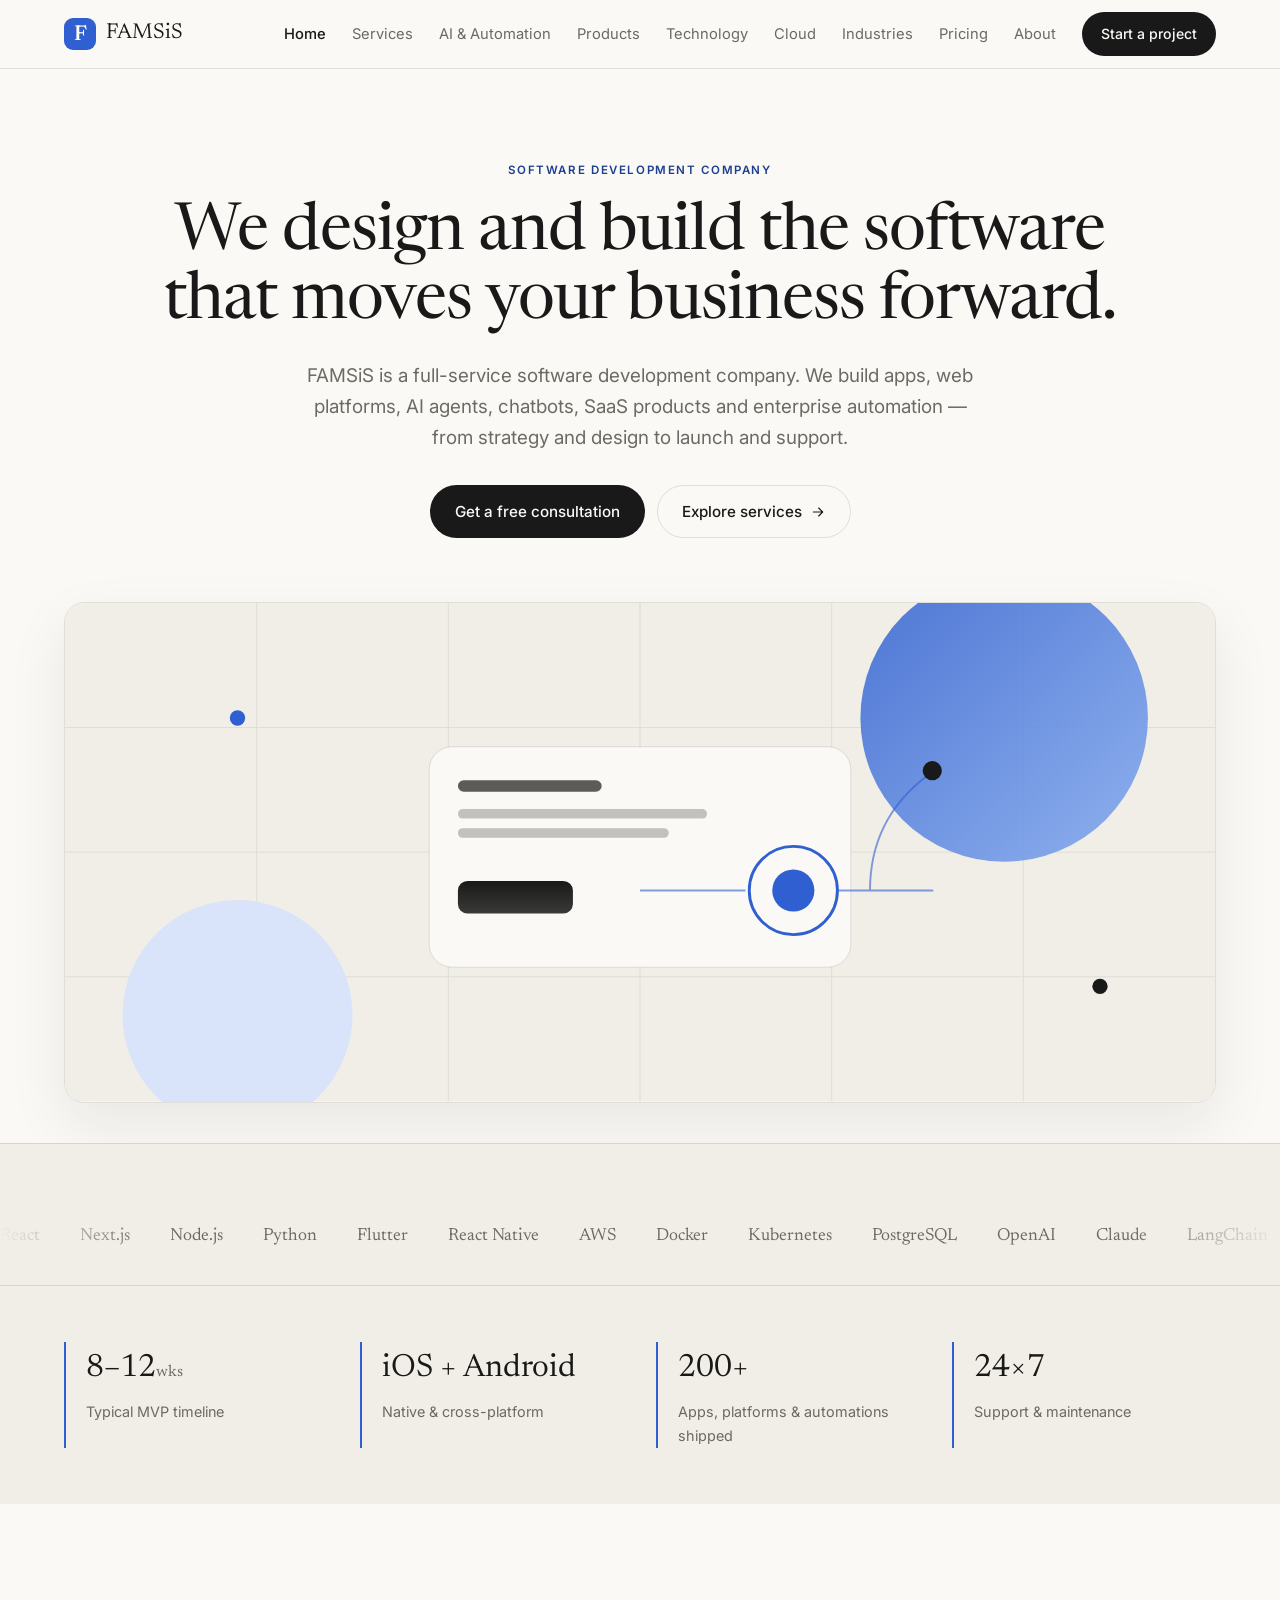
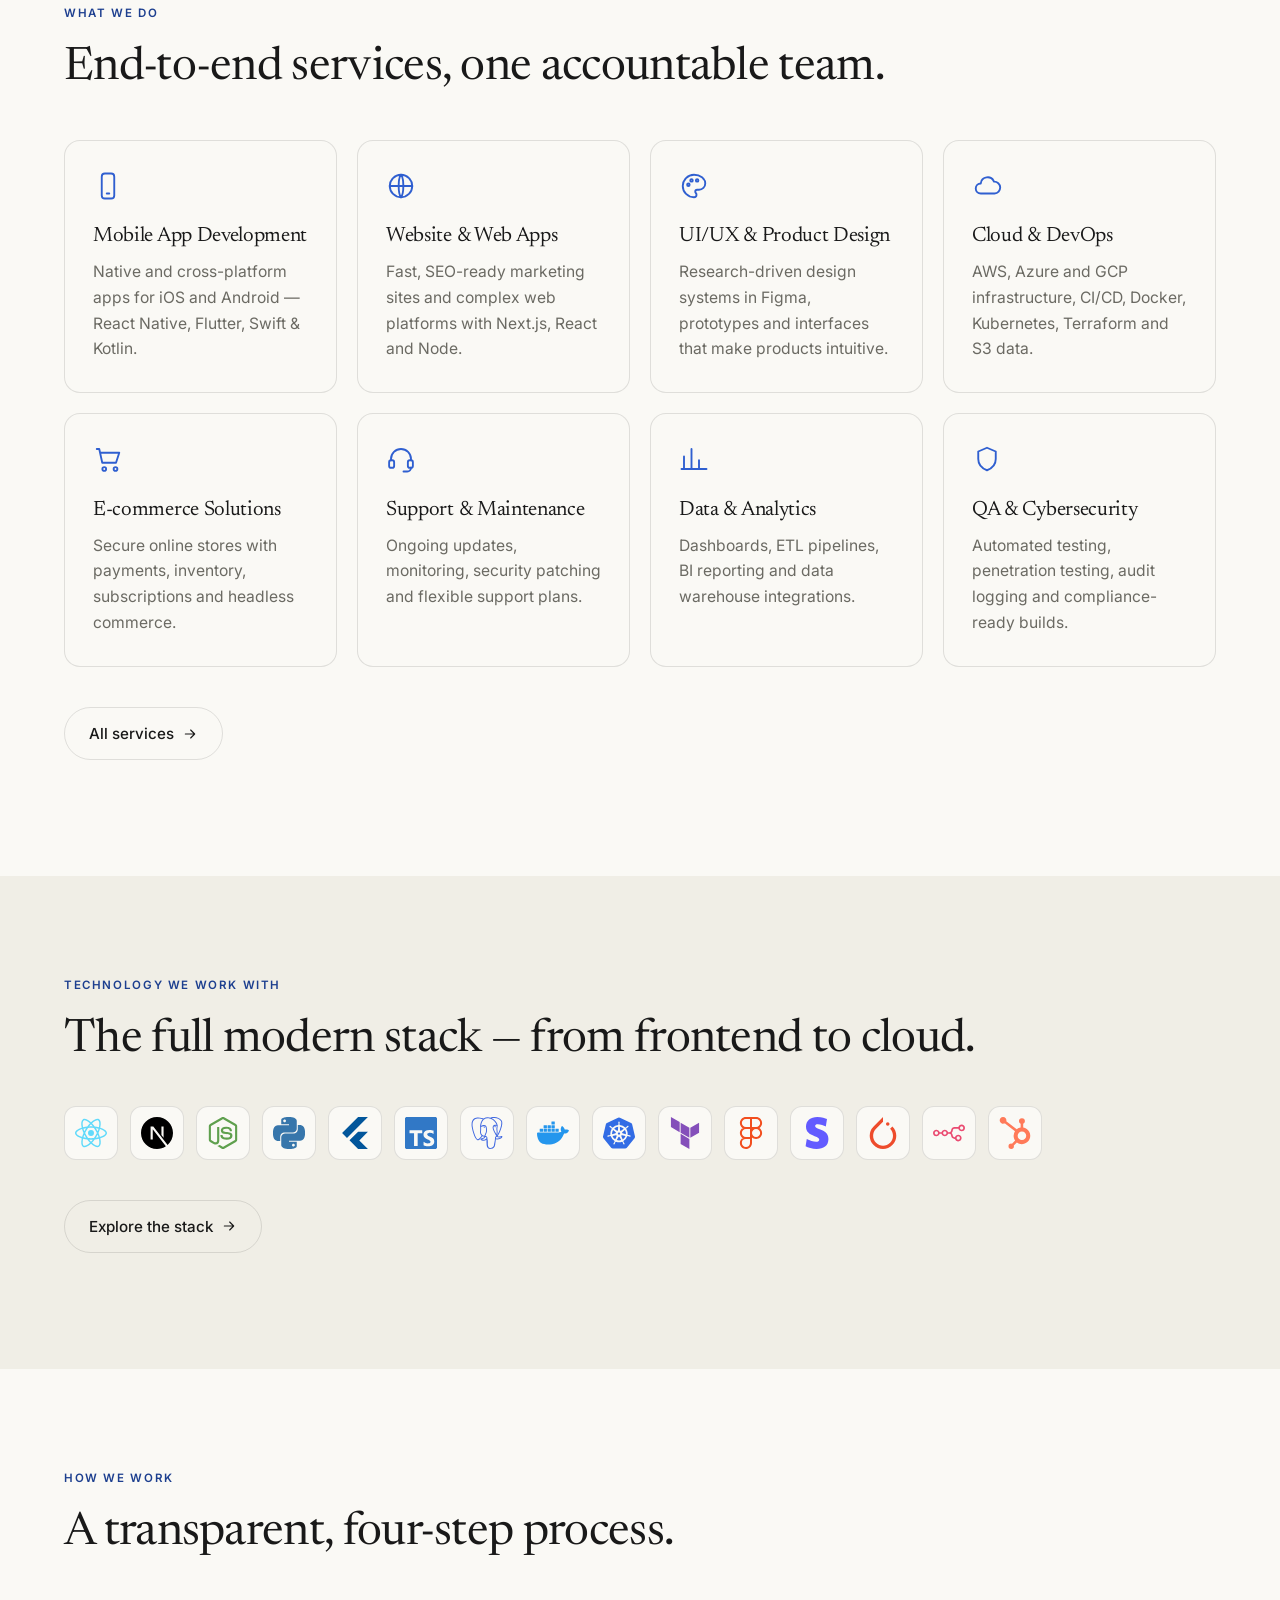
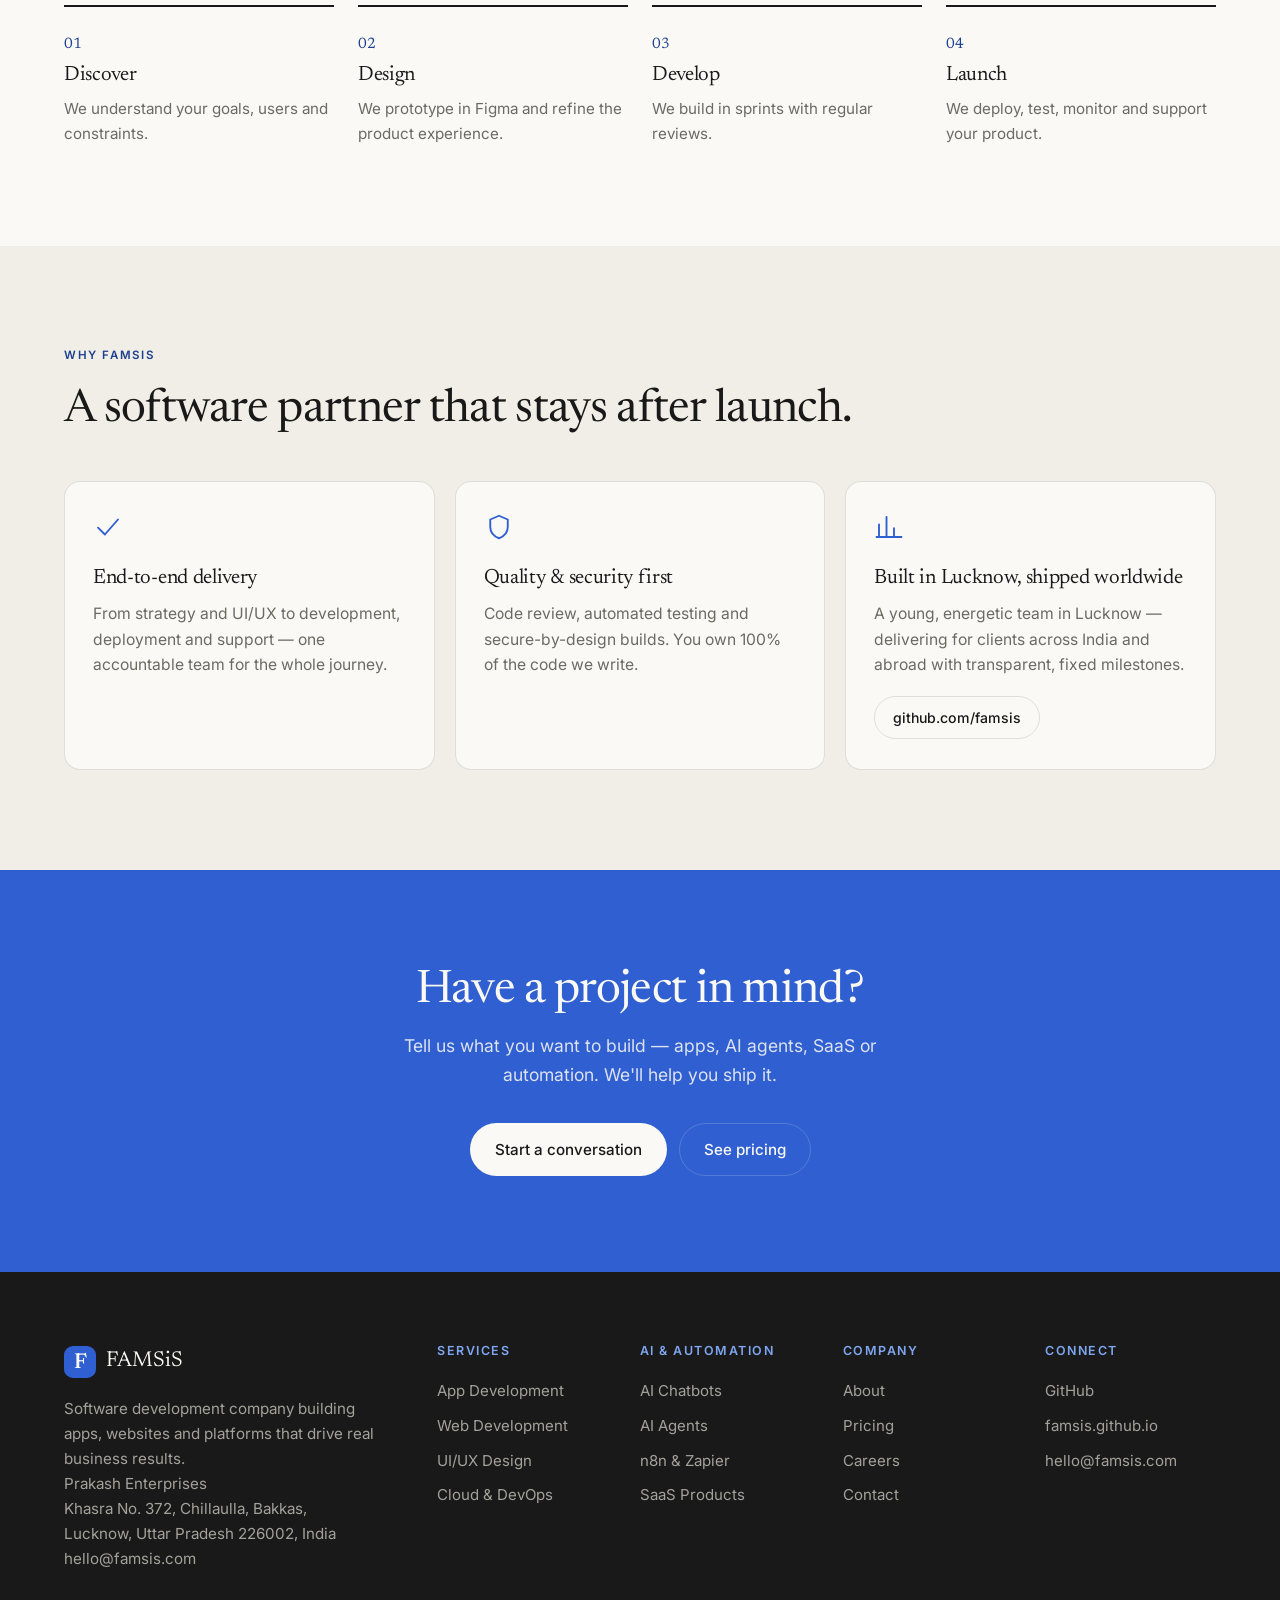
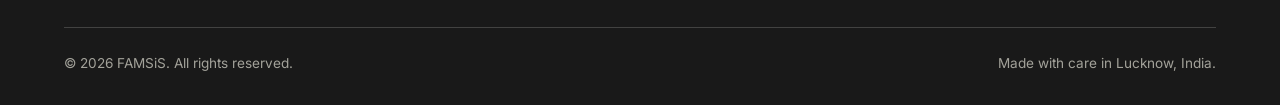
==== commit ef6c4e41: "Registered address: Prakash Enterprises, Khasra No. 372, Chillaulla, Bakkas, Lucknow" ====
--- a/index.html
+++ b/index.html
@@ -176,7 +176,7 @@
             <article class="card">
               <svg class="ic-lg"><use href="#i-chart"/></svg>
               <h3>Built in Lucknow, shipped worldwide</h3>
-              <p>A young, energetic team at IT City, Lucknow — delivering for clients across India and abroad with transparent, fixed milestones.</p>
+              <p>A young, energetic team in Lucknow — delivering for clients across India and abroad with transparent, fixed milestones.</p>
               <div class="card-actions">
                 <a class="btn btn-ghost btn-sm" href="https://github.com/famsis">github.com/famsis</a>
               </div>
@@ -201,7 +201,7 @@
         <div class="footer-brand">
           <a class="brand" href="index.html"><span class="mark">F</span><span class="brand-name">FAMSiS</span></a>
           <p>Software development company building apps, websites and platforms that drive real business results.</p>
-          <p>IT City, near IIIT Lucknow, near Ekana Stadium,<br />Lucknow, Uttar Pradesh 226002<br /><a href="mailto:hello@famsis.com">hello@famsis.com</a></p>
+          <p>Prakash Enterprises<br />Khasra No. 372, Chillaulla, Bakkas,<br />Lucknow, Uttar Pradesh 226002, India<br /><a href="mailto:hello@famsis.com">hello@famsis.com</a></p>
         </div>
         <div><h5>Services</h5><ul><li><a href="services.html">App Development</a></li><li><a href="services.html">Web Development</a></li><li><a href="services.html">UI/UX Design</a></li><li><a href="cloud.html">Cloud &amp; DevOps</a></li></ul></div>
         <div><h5>AI &amp; Automation</h5><ul><li><a href="ai-automation.html">AI Chatbots</a></li><li><a href="ai-automation.html">AI Agents</a></li><li><a href="ai-automation.html">n8n &amp; Zapier</a></li><li><a href="products.html">SaaS Products</a></li></ul></div>
